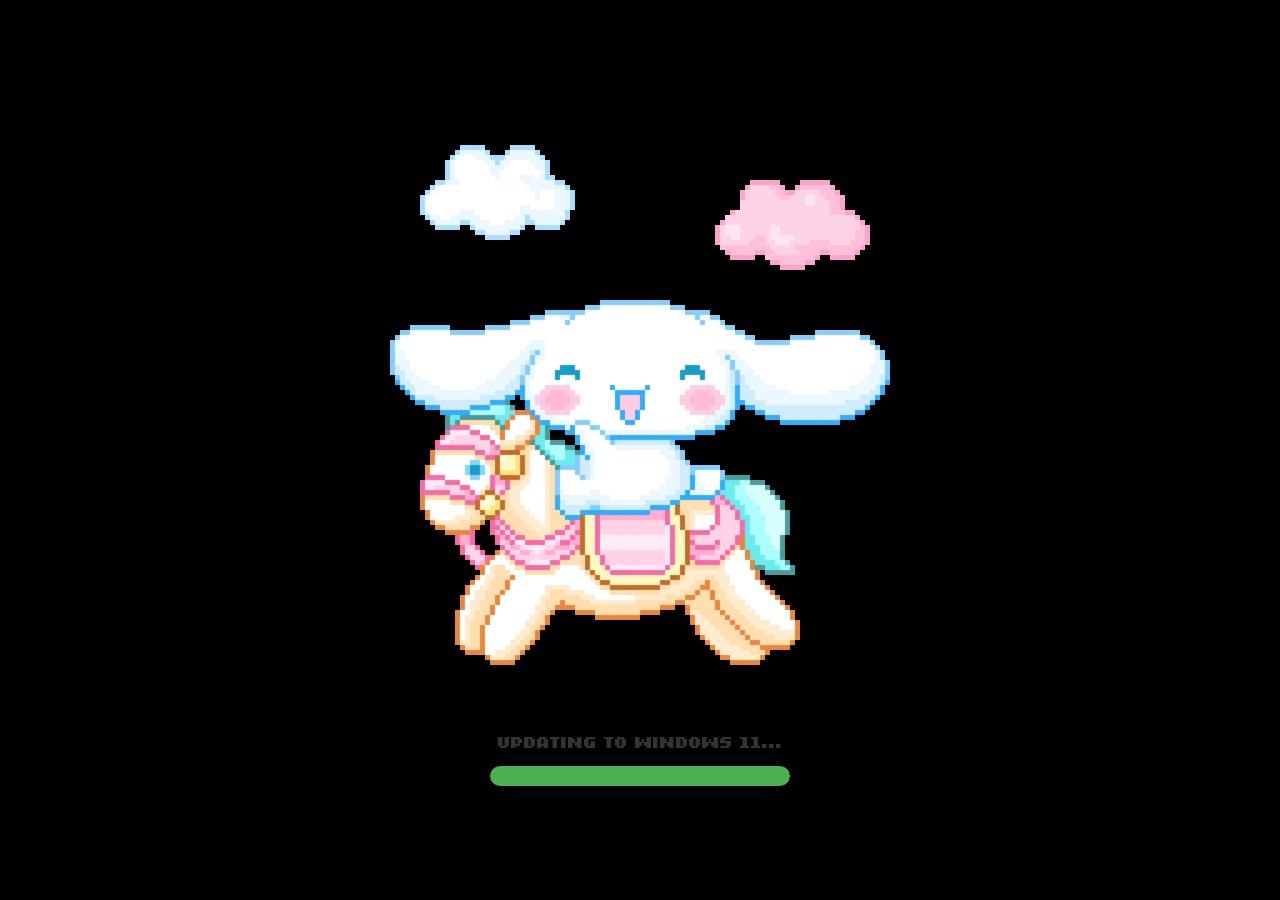
==== index.html @ d0bf71d4 "create: index.html" ====
<!doctype html>
<html lang="en">
  <head>
    <meta charset="UTF-8" />
    <meta http-equiv="X-UA-Compatible" content="IE=edge" />
    <meta name="viewport" content="width=device-width, initial-scale=1.0" />
    <title>Meet Me!</title>
    <link rel="stylesheet" href="stylesheet.css" />
  </head>
  <body>
    <div id="loading-screen">
      <!-- Replace "loading.gif" with the path to your GIF -->
      <img id="cinna-loading-gif" src="assets/cinnaLoad.gif" alt="Loading..." />
      <p id="loading-text">LOADING ...</p>
      <div id="progress-container">
        <div id="progress-bar"></div>
      </div>
    </div>

    <main class="container">
      <div id="dev-name">
        <img
          id="dev-name"
          src="assets/DevName.png"
          alt="Dev Name of Jewell Callahan"
        />
      </div>

      <div id="main-content">
        <img
          id="floating-cinna"
          src="assets/cinnamorollFloating.gif"
          alt="Pixelated cinnamoroll floating"
        />

        <p style="font-size: 20px">
          <span class="gradient-text">
            I’m a rising developer who is passionate about outreach, and would
            love to get involved in the community :) Feel free to reach out to
            me regarding a community outreach opportunity!</span
          >
        </p>
      </div>

      <div id="links-on-site">
        <a href="page.html"
          ><img
            src="assets/Workbooks-Graphic.png"
            alt="A graphic of the words workbooks"
        /></a>
        &emsp; &emsp;
        <a href="page.html"
          ><img
            src="assets/LearningResources-Graphic.png"
            alt="A graphic of the words learning resourcs"
        /></a>
      </div>

      <div id="contact-info">
        <ul>
          <li>
            <a href="resume.html"><img src="assets/Resume.png" /></a>
          </li>
          <li>
            <a href="mailto:jewellcallahan@gmail.com"
              ><img src="assets/MailIcon.png" alt="Email me"
            /></a>
          </li>
          <li>
            <a href="https://github.com/Jay-Madame"
              ><img src="assets/GHicon.png" alt="link to Github"
            /></a>
          </li>
          <li>
            <a href="https://www.linkedin.com/in/jewell-callahan-a12490294/"
              ><img src="assets/LinkedInicon.png" alt="LinkedIn"
            /></a>
          </li>
        </ul>
      </div>
    </main>

    <script>
      // Fetch the lines file, pick one at random, drop it into #loading-text
      fetch("loading_lines.txt")
        .then((response) => response.text())
        .then((text) => {
          const lines = text.split("\n").filter((line) => line.trim() !== "");
          const randomLine = lines[Math.floor(Math.random() * lines.length)];
          document.getElementById("loading-text").textContent = randomLine;
        })
        .catch((err) => {
          console.error("Could not load loading_lines.txt:", err);
          // The HTML default "LOADING ..." stays visible if fetch fails
        });

      // Hide loader and reveal main content after 2 seconds
      setTimeout(function () {
        document.getElementById("loading-screen").classList.add("hidden");
        document.getElementById("main-content").style.display = "block";
      }, 2000);
    </script>
  </body>
</html>
---- stylesheet.css ----
/*fonts*/

@font-face {
  font-family: "PixelFont";
  src: url("../fonts/RasterForgeRegular-JpBgm.ttf");
  font-weight: normal;
  font-style: normal;
}

@font-face {
  font-family: "Futura";
  src: url("../fonts/FuturaRegular.ttf") format("truetype");
}

@font-face {
  font-family: "AvantGardeBook";
  src: url("../fonts/ITCAvantGardeGothicCEBook.otf") format("opentype");
}

@font-face {
  font-family: "AvantGarde";
  src: url("../fonts/ITCAvantGardeGothicMedium.otf") format("opentype");
}

/* Loading shtuff */
#loading-screen {
  position: fixed;
  top: 0;
  left: 0;
  width: 100%;
  height: 100%;
  background-color: #000000;
  display: flex;
  flex-direction: column;
  justify-content: center;
  align-items: center;
  z-index: 9999;
  transition: opacity 0.5s ease;
}

#loading-screen.hidden {
  opacity: 0;
  pointer-events: none;
}

#loading-gif {
  width: 200px;
  height: auto;
  margin-bottom: 20px;
}

#loading-text {
  font-family: "PixelFont", sans-serif;
  font-size: 18px;
  margin-bottom: 15px;
  color: #333;
}

#progress-container {
  width: 300px;
  height: 20px;
  background-color: #e0e0e0;
  border-radius: 10px;
  overflow: hidden;
}

#progress-bar {
  width: 0%;
  height: 100%;
  background-color: #4caf50;
  animation: fill 1.5s linear forwards;
}

@keyframes fill {
  from {
    width: 0%;
  }
  to {
    width: 100%;
  }
}

/* Main content styling */

.container {
  max-width: 910px;
  margin: 0 auto;
  padding: 0 20px;
  position: relative;
  z-index: 1;
}

body {
  margin: 0;
  min-height: 100vh;
  font-family: "Futura", sans-serif;
  font-size: 14px;
  background: linear-gradient(180deg, #c5eaff, #d6caf5, #b6cef5);
  background-size: 800% 800%;
  -webkit-animation: GradientBGShift 40s ease infinite;
  -moz-animation: GradientBGShift 40s ease infinite;
  animation: GradientBGShift 40s ease infinite;
  position: relative;
  overflow-x: hidden;
}

/* Star layer 1 — twinkles every 4s */
body::before {
  content: "";
  position: fixed;
  top: 0;
  left: 0;
  width: 100%;
  height: 100%;
  pointer-events: none;
  z-index: 0;
  background-image:
    radial-gradient(4px 4px at 20% 30%, white, transparent),
    radial-gradient(6px 6px at 40% 70%, white, transparent),
    radial-gradient(1.5px 1.5px at 50% 20%, white, transparent),
    radial-gradient(2px 2px at 90% 60%, white, transparent),
    radial-gradient(1px 1px at 15% 80%, white, transparent),
    radial-gradient(1.5px 1.5px at 25% 55%, white, transparent),
    radial-gradient(1px 1px at 55% 85%, white, transparent),
    radial-gradient(2px 2px at 10% 15%, white, transparent);
  background-repeat: no-repeat;
  animation: twinkle 4s ease-in-out infinite;
}

/* Star layer 2 — twinkles every 6s, offset by 2s so they're out of sync */
body::after {
  content: "";
  position: fixed;
  top: 0;
  left: 0;
  width: 100%;
  height: 100%;
  pointer-events: none;
  z-index: 0;
  background-image:
    radial-gradient(3px 3px at 80% 10%, white 0%, white 30%, transparent 100%),
    radial-gradient(1.5px 1.5px at 65% 45%, white, transparent),
    radial-gradient(1px 1px at 35% 15%, white, transparent),
    radial-gradient(2px 2px at 75% 85%, white, transparent),
    radial-gradient(1px 1px at 5% 50%, white, transparent),
    radial-gradient(1.5px 1.5px at 95% 35%, white, transparent),
    radial-gradient(1px 1px at 45% 5%, white, transparent),
    radial-gradient(2px 2px at 85% 70%, white, transparent);
  background-repeat: no-repeat;
  animation: twinkle 6s ease-in-out infinite;
  animation-delay: 2s;
}

@keyframes twinkle {
  0%,
  100% {
    opacity: 0.3;
  }
  50% {
    opacity: 1;
  }
}

@-webkit-keyframes GradientBGShift {
  0% {
    background-position: 59% 0%;
  }
  50% {
    background-position: 42% 100%;
  }
  100% {
    background-position: 59% 0%;
  }
}
@-moz-keyframes GradientBGShift {
  0% {
    background-position: 59% 0%;
  }
  50% {
    background-position: 42% 100%;
  }
  100% {
    background-position: 59% 0%;
  }
}
@keyframes GradientBGShift {
  0% {
    background-position: 59% 0%;
  }
  50% {
    background-position: 42% 100%;
  }
  100% {
    background-position: 59% 0%;
  }
}

#main-content {
  position: relative;
  border: 2px solid #333;
  border-radius: 10px;
  padding: 10px;
  margin: 5px;
  margin-right: 120px;
  margin-left: 120px;
  font-size: 24px;
  border-color: #fff;
  background-color: rgba(255, 255, 255, 0.5);
}

#floating-cinna {
  position: absolute;
  top: -180px;
  right: 50px;
  width: 220px;
  height: auto;
  pointer-events: none;
}

.gradient-text {
  background: -webkit-linear-gradient(#5e9fcf, #5482b6);
  background: linear-gradient(#5e9fcf, #5482b6);
  -webkit-background-clip: text;
  background-clip: text;
  -webkit-text-fill-color: transparent;
  color: transparent;
}

#dev-name {
  img {
    margin-top: 80px;
    margin-left: 120px;
    width: auto;
    height: 70px;
  }
}

#links-on-site {
  a {
    img {
      width: auto;
      margin: 30px;
      height: 200px;
    }
  }
  text-align: center;
  text-decoration: none;
}

#contact-info {
  text-align: center;
}

#contact-info ul {
  list-style: none;
  padding: 10px;
  margin: 10px;
  display: flex;
  justify-content: center;
  gap: 10px;
}

#contact-info img {
  width: auto;
  height: 50px;
}
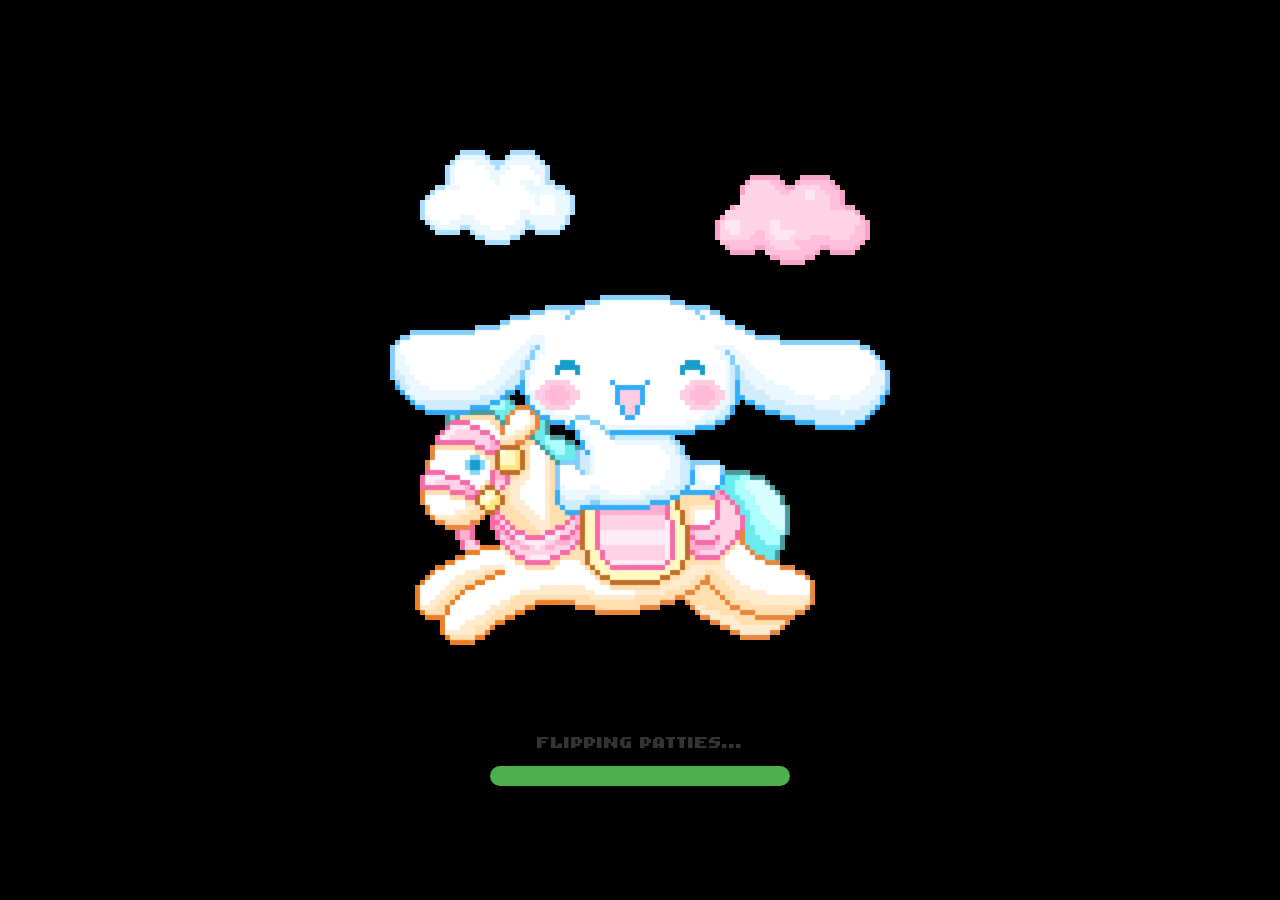
==== commit 25ae3b7e: "feat: stars implemented in background" ====
--- a/index.html
+++ b/index.html
@@ -6,8 +6,12 @@
     <meta name="viewport" content="width=device-width, initial-scale=1.0" />
     <title>Meet Me!</title>
     <link rel="stylesheet" href="stylesheet.css" />
+    <link rel="stylesheet" href="stars.css" />
   </head>
   <body>
+    <div id="stars"></div>
+    <div id="stars2"></div>
+    <div id="stars3"></div>
     <div id="loading-screen">
       <!-- Replace "loading.gif" with the path to your GIF -->
       <img id="cinna-loading-gif" src="assets/cinnaLoad.gif" alt="Loading..." />
--- a/stylesheet.css
+++ b/stylesheet.css
@@ -104,63 +104,6 @@
   overflow-x: hidden;
 }
 
-/* Star layer 1 — twinkles every 4s */
-body::before {
-  content: "";
-  position: fixed;
-  top: 0;
-  left: 0;
-  width: 100%;
-  height: 100%;
-  pointer-events: none;
-  z-index: 0;
-  background-image:
-    radial-gradient(4px 4px at 20% 30%, white, transparent),
-    radial-gradient(6px 6px at 40% 70%, white, transparent),
-    radial-gradient(1.5px 1.5px at 50% 20%, white, transparent),
-    radial-gradient(2px 2px at 90% 60%, white, transparent),
-    radial-gradient(1px 1px at 15% 80%, white, transparent),
-    radial-gradient(1.5px 1.5px at 25% 55%, white, transparent),
-    radial-gradient(1px 1px at 55% 85%, white, transparent),
-    radial-gradient(2px 2px at 10% 15%, white, transparent);
-  background-repeat: no-repeat;
-  animation: twinkle 4s ease-in-out infinite;
-}
-
-/* Star layer 2 — twinkles every 6s, offset by 2s so they're out of sync */
-body::after {
-  content: "";
-  position: fixed;
-  top: 0;
-  left: 0;
-  width: 100%;
-  height: 100%;
-  pointer-events: none;
-  z-index: 0;
-  background-image:
-    radial-gradient(3px 3px at 80% 10%, white 0%, white 30%, transparent 100%),
-    radial-gradient(1.5px 1.5px at 65% 45%, white, transparent),
-    radial-gradient(1px 1px at 35% 15%, white, transparent),
-    radial-gradient(2px 2px at 75% 85%, white, transparent),
-    radial-gradient(1px 1px at 5% 50%, white, transparent),
-    radial-gradient(1.5px 1.5px at 95% 35%, white, transparent),
-    radial-gradient(1px 1px at 45% 5%, white, transparent),
-    radial-gradient(2px 2px at 85% 70%, white, transparent);
-  background-repeat: no-repeat;
-  animation: twinkle 6s ease-in-out infinite;
-  animation-delay: 2s;
-}
-
-@keyframes twinkle {
-  0%,
-  100% {
-    opacity: 0.3;
-  }
-  50% {
-    opacity: 1;
-  }
-}
-
 @-webkit-keyframes GradientBGShift {
   0% {
     background-position: 59% 0%;
@@ -235,14 +178,19 @@
   }
 }
 
+#links-on-site a img {
+  width: auto;
+  margin: 30px;
+  height: 200px;
+  transition: transform 0.5s ease;
+}
+
+#links-on-site a:hover img {
+  transform: scale(1.05);
+  filter: drop-shadow(0 0 15px white);
+}
+
 #links-on-site {
-  a {
-    img {
-      width: auto;
-      margin: 30px;
-      height: 200px;
-    }
-  }
   text-align: center;
   text-decoration: none;
 }
@@ -263,4 +211,10 @@
 #contact-info img {
   width: auto;
   height: 50px;
-}
+  transition: transform 0.5s ease;
+}
+
+#contact-info a:hover img {
+  transform: scale(1.05);
+  filter: drop-shadow(0 0 5px white);
+}
--- a/stars.css
+++ b/stars.css
@@ -0,0 +1,1070 @@
+#stars,
+#stars2,
+#stars3 {
+  position: fixed;
+  top: 0;
+  left: 0;
+  width: 1px;
+  height: 1px;
+  background: transparent;
+  pointer-events: none;
+  z-index: 0;
+}
+
+#stars {
+  box-shadow:
+    1309px 228px #fff,
+    51px 1518px #fff,
+    563px 501px #fff,
+    457px 285px #fff,
+    1508px 209px #fff,
+    1385px 1516px #fff,
+    1827px 1116px #fff,
+    178px 1209px #fff,
+    864px 65px #fff,
+    61px 191px #fff,
+    447px 476px #fff,
+    1034px 1232px #fff,
+    54px 1149px #fff,
+    407px 1466px #fff,
+    1330px 1436px #fff,
+    1116px 859px #fff,
+    451px 919px #fff,
+    1206px 569px #fff,
+    1657px 1780px #fff,
+    13px 1554px #fff,
+    1650px 326px #fff,
+    1429px 865px #fff,
+    696px 569px #fff,
+    318px 440px #fff,
+    1960px 1563px #fff,
+    689px 209px #fff,
+    189px 778px #fff,
+    198px 735px #fff,
+    1735px 704px #fff,
+    1236px 541px #fff,
+    1652px 88px #fff,
+    1494px 940px #fff,
+    1098px 255px #fff,
+    1992px 1888px #fff,
+    775px 161px #fff,
+    1130px 600px #fff,
+    1698px 1287px #fff,
+    1266px 1813px #fff,
+    1764px 740px #fff,
+    1182px 393px #fff,
+    1442px 142px #fff,
+    93px 1354px #fff,
+    466px 1583px #fff,
+    592px 163px #fff,
+    1751px 476px #fff,
+    1774px 206px #fff,
+    778px 569px #fff,
+    928px 1301px #fff,
+    1708px 747px #fff,
+    333px 758px #fff,
+    727px 429px #fff,
+    1372px 546px #fff,
+    1437px 1918px #fff,
+    1399px 1327px #fff,
+    146px 1247px #fff,
+    1300px 350px #fff,
+    1093px 1493px #fff,
+    501px 334px #fff,
+    946px 777px #fff,
+    552px 1895px #fff,
+    1310px 1409px #fff,
+    1140px 449px #fff,
+    1402px 664px #fff,
+    1726px 1573px #fff,
+    1589px 114px #fff,
+    469px 1683px #fff,
+    65px 1648px #fff,
+    646px 821px #fff,
+    548px 135px #fff,
+    432px 1870px #fff,
+    1931px 1161px #fff,
+    1794px 1470px #fff,
+    644px 435px #fff,
+    1342px 1022px #fff,
+    810px 1811px #fff,
+    1872px 1316px #fff,
+    939px 292px #fff,
+    542px 285px #fff,
+    505px 1525px #fff,
+    1149px 1103px #fff,
+    538px 1529px #fff,
+    1197px 877px #fff,
+    1838px 1195px #fff,
+    817px 741px #fff,
+    449px 283px #fff,
+    1043px 1010px #fff,
+    186px 1547px #fff,
+    96px 1763px #fff,
+    224px 313px #fff,
+    1285px 327px #fff,
+    1622px 1393px #fff,
+    864px 1221px #fff,
+    130px 788px #fff,
+    781px 1220px #fff,
+    958px 1083px #fff,
+    514px 1988px #fff,
+    1133px 1762px #fff,
+    1930px 23px #fff,
+    1393px 1476px #fff,
+    234px 1396px #fff,
+    1812px 1099px #fff,
+    1537px 546px #fff,
+    1574px 1312px #fff,
+    696px 228px #fff,
+    601px 890px #fff,
+    323px 929px #fff,
+    6px 1953px #fff,
+    1478px 1793px #fff,
+    1473px 539px #fff,
+    1990px 1025px #fff,
+    1560px 365px #fff,
+    1039px 1869px #fff,
+    217px 1782px #fff,
+    1280px 611px #fff,
+    1723px 1308px #fff,
+    1039px 1247px #fff,
+    407px 313px #fff,
+    765px 1561px #fff,
+    330px 1104px #fff,
+    1952px 1594px #fff,
+    1889px 1086px #fff,
+    1881px 1px #fff,
+    1226px 663px #fff,
+    1000px 39px #fff,
+    229px 1902px #fff,
+    743px 1799px #fff,
+    1703px 1652px #fff,
+    629px 490px #fff,
+    118px 493px #fff,
+    1798px 1161px #fff,
+    1939px 161px #fff,
+    175px 1498px #fff,
+    995px 1671px #fff,
+    141px 1557px #fff,
+    1090px 1568px #fff,
+    257px 262px #fff,
+    1351px 973px #fff,
+    1939px 1125px #fff,
+    338px 542px #fff,
+    1080px 1786px #fff,
+    1242px 866px #fff,
+    1975px 433px #fff,
+    1902px 1104px #fff,
+    1546px 1494px #fff,
+    1412px 411px #fff,
+    1460px 638px #fff,
+    817px 1375px #fff,
+    1330px 764px #fff,
+    897px 1842px #fff,
+    1059px 924px #fff,
+    247px 507px #fff,
+    460px 131px #fff,
+    692px 43px #fff,
+    1204px 1134px #fff,
+    471px 1205px #fff,
+    451px 14px #fff,
+    145px 1449px #fff,
+    1292px 120px #fff,
+    468px 138px #fff,
+    1854px 64px #fff,
+    1760px 676px #fff,
+    145px 1052px #fff,
+    487px 570px #fff,
+    1370px 994px #fff,
+    438px 1104px #fff,
+    270px 1481px #fff,
+    1915px 1807px #fff,
+    1169px 1180px #fff,
+    968px 497px #fff,
+    1606px 968px #fff,
+    1653px 833px #fff,
+    389px 193px #fff,
+    198px 1349px #fff,
+    882px 725px #fff,
+    867px 841px #fff,
+    956px 1769px #fff,
+    1493px 110px #fff,
+    1379px 1338px #fff,
+    1323px 201px #fff,
+    124px 824px #fff,
+    1491px 694px #fff,
+    1639px 1764px #fff,
+    223px 509px #fff,
+    392px 389px #fff,
+    1098px 918px #fff,
+    287px 864px #fff,
+    375px 570px #fff,
+    947px 511px #fff,
+    1790px 1890px #fff,
+    154px 907px #fff,
+    1654px 1764px #fff,
+    1753px 1127px #fff,
+    200px 103px #fff,
+    1335px 1107px #fff,
+    1712px 30px #fff,
+    1984px 191px #fff,
+    1897px 1543px #fff,
+    1738px 484px #fff,
+    340px 832px #fff,
+    994px 985px #fff,
+    437px 1770px #fff,
+    821px 1848px #fff,
+    120px 337px #fff,
+    776px 4px #fff,
+    799px 543px #fff,
+    1897px 1605px #fff,
+    1607px 931px #fff,
+    584px 866px #fff,
+    1426px 1960px #fff,
+    1496px 1604px #fff,
+    1138px 1355px #fff,
+    1471px 996px #fff,
+    317px 388px #fff,
+    607px 445px #fff,
+    1983px 119px #fff,
+    1186px 1506px #fff,
+    1110px 124px #fff,
+    1531px 642px #fff,
+    117px 102px #fff,
+    1196px 976px #fff,
+    1029px 1882px #fff,
+    1746px 1087px #fff,
+    322px 116px #fff,
+    1967px 1040px #fff,
+    164px 1743px #fff,
+    380px 140px #fff,
+    1218px 139px #fff,
+    1382px 1765px #fff,
+    481px 826px #fff,
+    245px 1928px #fff,
+    1823px 1166px #fff,
+    504px 1185px #fff,
+    1217px 81px #fff,
+    1268px 167px #fff,
+    858px 1346px #fff,
+    1195px 1157px #fff,
+    1070px 647px #fff,
+    1914px 534px #fff,
+    418px 1371px #fff,
+    1466px 643px #fff,
+    488px 543px #fff,
+    810px 268px #fff,
+    1375px 1321px #fff,
+    614px 936px #fff,
+    647px 1902px #fff,
+    1539px 1916px #fff,
+    148px 19px #fff,
+    938px 1272px #fff,
+    1153px 204px #fff,
+    150px 1101px #fff,
+    436px 1036px #fff,
+    543px 271px #fff,
+    1911px 714px #fff,
+    1804px 140px #fff,
+    1800px 500px #fff,
+    756px 583px #fff,
+    323px 897px #fff,
+    1707px 1112px #fff,
+    1440px 619px #fff,
+    1252px 1652px #fff,
+    1339px 1083px #fff,
+    16px 1367px #fff,
+    1673px 1135px #fff,
+    613px 1908px #fff,
+    1358px 212px #fff,
+    1922px 1798px #fff,
+    275px 541px #fff,
+    236px 1822px #fff,
+    219px 1520px #fff,
+    1133px 318px #fff,
+    557px 577px #fff,
+    1238px 431px #fff,
+    1469px 702px #fff,
+    416px 1407px #fff,
+    1298px 1746px #fff,
+    540px 1035px #fff,
+    1000px 514px #fff,
+    1854px 1859px #fff,
+    1732px 104px #fff,
+    189px 1299px #fff,
+    867px 1698px #fff,
+    566px 90px #fff,
+    7px 683px #fff,
+    1579px 267px #fff,
+    1304px 536px #fff,
+    330px 1518px #fff,
+    904px 1129px #fff,
+    1445px 875px #fff,
+    1148px 19px #fff,
+    229px 154px #fff,
+    1935px 1808px #fff,
+    1415px 1851px #fff,
+    305px 1117px #fff,
+    73px 1709px #fff,
+    756px 1192px #fff,
+    1131px 303px #fff,
+    880px 261px #fff,
+    85px 631px #fff,
+    746px 1841px #fff,
+    1910px 1630px #fff,
+    1991px 1762px #fff,
+    81px 1840px #fff,
+    732px 430px #fff,
+    1396px 511px #fff,
+    1365px 210px #fff,
+    724px 1597px #fff,
+    1146px 1810px #fff,
+    1791px 832px #fff,
+    1994px 1271px #fff,
+    1534px 316px #fff,
+    1895px 1904px #fff,
+    484px 1770px #fff,
+    332px 1999px #fff,
+    1638px 1660px #fff,
+    362px 1805px #fff,
+    844px 50px #fff,
+    367px 1508px #fff,
+    1893px 680px #fff,
+    1602px 1906px #fff,
+    843px 1642px #fff,
+    1371px 1769px #fff,
+    1505px 1660px #fff,
+    508px 546px #fff,
+    326px 1612px #fff,
+    1436px 221px #fff,
+    783px 1786px #fff,
+    79px 1758px #fff,
+    963px 455px #fff,
+    408px 1672px #fff,
+    1880px 942px #fff,
+    716px 625px #fff,
+    1680px 1628px #fff,
+    1784px 466px #fff,
+    456px 48px #fff,
+    1351px 395px #fff,
+    816px 672px #fff,
+    570px 1770px #fff,
+    142px 1980px #fff,
+    1583px 571px #fff,
+    719px 1313px #fff,
+    1043px 818px #fff,
+    1391px 1727px #fff,
+    1098px 678px #fff,
+    1923px 56px #fff,
+    236px 1796px #fff,
+    1987px 534px #fff,
+    365px 1189px #fff,
+    1971px 543px #fff,
+    78px 222px #fff,
+    1221px 889px #fff,
+    707px 1492px #fff,
+    1610px 642px #fff,
+    893px 1241px #fff,
+    1047px 236px #fff,
+    788px 1842px #fff,
+    1180px 389px #fff,
+    521px 90px #fff,
+    1451px 893px #fff,
+    3px 1064px #fff,
+    1895px 1651px #fff,
+    1102px 1406px #fff,
+    1473px 1925px #fff,
+    1519px 1509px #fff,
+    1373px 403px #fff,
+    745px 883px #fff,
+    143px 1943px #fff,
+    1360px 1885px #fff,
+    676px 1276px #fff,
+    642px 1358px #fff,
+    1736px 255px #fff,
+    1474px 1843px #fff,
+    615px 1038px #fff,
+    633px 1365px #fff,
+    836px 668px #fff,
+    824px 1427px #fff,
+    605px 1135px #fff,
+    260px 392px #fff,
+    861px 1361px #fff,
+    1925px 776px #fff,
+    1387px 1532px #fff,
+    1848px 356px #fff,
+    1260px 1165px #fff,
+    616px 831px #fff,
+    1122px 1707px #fff,
+    0px 622px #fff,
+    587px 430px #fff,
+    880px 1609px #fff,
+    1187px 1242px #fff,
+    1340px 659px #fff,
+    952px 904px #fff,
+    905px 1383px #fff,
+    437px 1046px #fff,
+    969px 1625px #fff,
+    1845px 1965px #fff,
+    1630px 1507px #fff,
+    347px 1349px #fff,
+    173px 581px #fff,
+    1055px 1359px #fff,
+    1296px 1268px #fff,
+    686px 191px #fff,
+    1676px 1949px #fff,
+    1538px 481px #fff,
+    1377px 635px #fff,
+    460px 1651px #fff,
+    407px 301px #fff,
+    50px 94px #fff,
+    501px 973px #fff,
+    1251px 1740px #fff,
+    1573px 149px #fff,
+    932px 848px #fff,
+    1814px 1289px #fff,
+    1178px 398px #fff,
+    1471px 1426px #fff,
+    786px 1012px #fff,
+    818px 499px #fff,
+    302px 1343px #fff,
+    1408px 11px #fff,
+    1828px 1537px #fff,
+    1762px 1577px #fff,
+    1813px 218px #fff,
+    1594px 870px #fff,
+    448px 360px #fff,
+    1646px 1961px #fff,
+    1425px 1060px #fff,
+    951px 102px #fff,
+    1141px 510px #fff,
+    1878px 1737px #fff,
+    248px 934px #fff,
+    273px 1641px #fff,
+    951px 1367px #fff,
+    1087px 1144px #fff,
+    1219px 649px #fff,
+    1945px 1546px #fff,
+    1825px 906px #fff,
+    1254px 1669px #fff,
+    1473px 1826px #fff,
+    1033px 873px #fff,
+    1701px 1857px #fff,
+    1122px 913px #fff,
+    1837px 325px #fff,
+    1523px 1764px #fff,
+    972px 921px #fff,
+    530px 1539px #fff,
+    506px 1720px #fff,
+    1305px 567px #fff,
+    1568px 1592px #fff,
+    1067px 992px #fff,
+    1283px 489px #fff,
+    562px 900px #fff,
+    158px 1461px #fff,
+    585px 480px #fff,
+    556px 687px #fff,
+    654px 1828px #fff,
+    1106px 165px #fff,
+    283px 308px #fff,
+    473px 784px #fff,
+    1421px 312px #fff,
+    1446px 438px #fff,
+    131px 849px #fff,
+    834px 677px #fff,
+    1111px 954px #fff,
+    851px 127px #fff,
+    423px 1705px #fff,
+    860px 797px #fff,
+    1853px 1576px #fff,
+    1196px 1937px #fff,
+    1424px 40px #fff,
+    1754px 1803px #fff,
+    1567px 1179px #fff,
+    779px 976px #fff,
+    12px 1930px #fff,
+    720px 611px #fff,
+    1543px 798px #fff,
+    1747px 1826px #fff,
+    1952px 1711px #fff,
+    858px 1102px #fff,
+    1530px 1504px #fff,
+    1118px 1638px #fff,
+    1235px 1838px #fff,
+    451px 999px #fff,
+    449px 558px #fff,
+    892px 994px #fff,
+    59px 796px #fff,
+    688px 1369px #fff,
+    1390px 1634px #fff,
+    828px 1483px #fff,
+    338px 1721px #fff,
+    957px 1883px #fff,
+    261px 1274px #fff,
+    1093px 55px #fff,
+    1857px 806px #fff,
+    1212px 1155px #fff,
+    1357px 55px #fff,
+    171px 1316px #fff,
+    877px 277px #fff,
+    1775px 945px #fff,
+    372px 102px #fff,
+    532px 776px #fff,
+    670px 433px #fff,
+    931px 669px #fff,
+    691px 1558px #fff,
+    1801px 776px #fff,
+    569px 1540px #fff,
+    1948px 1703px #fff,
+    863px 516px #fff,
+    1709px 167px #fff,
+    963px 39px #fff,
+    1534px 1104px #fff,
+    106px 1949px #fff,
+    716px 459px #fff,
+    1331px 140px #fff,
+    1599px 1960px #fff,
+    1334px 82px #fff,
+    1544px 63px #fff,
+    1944px 506px #fff,
+    408px 1718px #fff,
+    41px 1272px #fff,
+    312px 488px #fff,
+    258px 969px #fff,
+    1371px 234px #fff,
+    1155px 1941px #fff,
+    446px 952px #fff,
+    1432px 524px #fff,
+    1570px 755px #fff,
+    343px 1240px #fff,
+    1243px 1973px #fff,
+    1531px 1471px #fff,
+    234px 1592px #fff,
+    1677px 335px #fff,
+    1975px 637px #fff,
+    221px 1185px #fff,
+    52px 1902px #fff,
+    638px 1179px #fff,
+    1387px 1859px #fff,
+    1962px 768px #fff,
+    812px 1928px #fff,
+    1464px 406px #fff,
+    155px 1212px #fff,
+    1414px 1701px #fff,
+    1284px 497px #fff,
+    208px 1427px #fff,
+    1582px 617px #fff,
+    1741px 1401px #fff,
+    1229px 1649px #fff,
+    247px 1630px #fff,
+    1159px 1602px #fff,
+    84px 711px #fff,
+    1091px 877px #fff,
+    1354px 758px #fff,
+    141px 1036px #fff,
+    1326px 698px #fff,
+    25px 1739px #fff,
+    860px 1684px #fff,
+    1003px 216px #fff,
+    887px 1967px #fff,
+    741px 1301px #fff,
+    1825px 1697px #fff,
+    941px 1448px #fff,
+    313px 891px #fff,
+    360px 1502px #fff,
+    1068px 1977px #fff,
+    1332px 553px #fff,
+    1261px 1655px #fff,
+    1883px 1102px #fff,
+    1586px 990px #fff,
+    952px 892px #fff,
+    1691px 1497px #fff,
+    1213px 549px #fff,
+    660px 1744px #fff,
+    502px 1701px #fff,
+    1914px 177px #fff,
+    571px 1805px #fff,
+    923px 499px #fff,
+    1536px 951px #fff,
+    1167px 1249px #fff,
+    1368px 776px #fff,
+    688px 58px #fff,
+    1012px 1742px #fff,
+    665px 372px #fff,
+    998px 434px #fff,
+    726px 1633px #fff,
+    529px 697px #fff,
+    572px 1802px #fff,
+    1220px 1436px #fff,
+    1802px 565px #fff,
+    1138px 20px #fff,
+    1058px 1941px #fff,
+    391px 175px #fff,
+    494px 1474px #fff,
+    832px 1000px #fff,
+    1137px 1552px #fff,
+    492px 1414px #fff,
+    975px 1322px #fff,
+    1457px 1005px #fff,
+    917px 1623px #fff,
+    35px 190px #fff,
+    602px 453px #fff,
+    828px 1416px #fff,
+    498px 627px #fff,
+    1359px 1191px #fff,
+    755px 969px #fff,
+    1133px 1087px #fff,
+    704px 871px #fff,
+    1527px 1127px #fff,
+    677px 720px #fff,
+    1439px 929px #fff,
+    554px 627px #fff,
+    514px 472px #fff,
+    247px 1477px #fff,
+    394px 646px #fff,
+    244px 1521px #fff,
+    1097px 1947px #fff,
+    1560px 1413px #fff,
+    379px 392px #fff,
+    443px 1512px #fff,
+    991px 566px #fff,
+    1483px 1207px #fff,
+    2000px 1556px #fff,
+    1074px 1222px #fff,
+    579px 205px #fff,
+    1705px 397px #fff,
+    606px 465px #fff,
+    739px 367px #fff,
+    619px 28px #fff,
+    1450px 1093px #fff,
+    259px 561px #fff,
+    93px 1995px #fff,
+    111px 1133px #fff,
+    598px 1428px #fff,
+    1933px 258px #fff,
+    1306px 1778px #fff,
+    1541px 1005px #fff,
+    210px 1787px #fff,
+    25px 1175px #fff,
+    582px 961px #fff,
+    980px 902px #fff,
+    697px 377px #fff,
+    1977px 105px #fff,
+    517px 1927px #fff,
+    1764px 978px #fff,
+    233px 1683px #fff,
+    133px 820px #fff,
+    1007px 151px #fff,
+    1181px 1289px #fff,
+    1405px 109px #fff,
+    310px 305px #fff,
+    1661px 1152px #fff,
+    1943px 622px #fff,
+    174px 508px #fff,
+    242px 1142px #fff,
+    1565px 852px #fff,
+    1241px 1220px #fff,
+    1619px 1266px #fff,
+    462px 1588px #fff,
+    1070px 779px #fff,
+    922px 1860px #fff,
+    906px 608px #fff,
+    1761px 1205px #fff,
+    878px 625px #fff,
+    1164px 1271px #fff,
+    123px 1248px #fff,
+    1966px 1515px #fff,
+    203px 1940px #fff,
+    1562px 425px #fff,
+    1281px 432px #fff,
+    541px 1352px #fff,
+    166px 321px #fff,
+    491px 355px #fff,
+    1130px 153px #fff,
+    320px 5px #fff,
+    836px 922px #fff,
+    1411px 1216px #fff,
+    962px 596px #fff,
+    66px 474px #fff,
+    590px 1447px #fff,
+    579px 1439px #fff,
+    1760px 929px #fff,
+    145px 1407px #fff,
+    478px 1892px #fff,
+    541px 1613px #fff,
+    1620px 1280px #fff,
+    1207px 1354px #fff,
+    1646px 1912px #fff,
+    405px 870px #fff,
+    235px 1115px #fff,
+    460px 1326px #fff,
+    305px 1860px #fff,
+    544px 1692px #fff,
+    291px 146px #fff,
+    122px 339px #fff,
+    1623px 629px #fff,
+    1218px 1533px #fff,
+    1688px 1165px #fff,
+    1886px 591px #fff,
+    899px 254px #fff,
+    959px 1410px #fff,
+    622px 1433px #fff,
+    824px 1930px #fff,
+    557px 1024px #fff,
+    1105px 1011px #fff;
+  animation: animStar 50s linear infinite;
+}
+
+#stars::after {
+  content: " ";
+  position: absolute;
+  top: 2000px;
+  width: 1px;
+  height: 1px;
+  background: transparent;
+  box-shadow: inherit;
+}
+
+#stars2 {
+  width: 2px;
+  height: 2px;
+  box-shadow:
+    896px 164px #fff,
+    1224px 81px #fff,
+    1821px 884px #fff,
+    1504px 660px #fff,
+    1236px 512px #fff,
+    52px 187px #fff,
+    468px 1969px #fff,
+    1380px 1712px #fff,
+    1762px 1178px #fff,
+    1202px 1947px #fff,
+    42px 1566px #fff,
+    1376px 1682px #fff,
+    551px 1180px #fff,
+    82px 1562px #fff,
+    1548px 358px #fff,
+    963px 1062px #fff,
+    1334px 905px #fff,
+    1876px 569px #fff,
+    371px 1198px #fff,
+    892px 1300px #fff,
+    1667px 1007px #fff,
+    1984px 186px #fff,
+    962px 712px #fff,
+    836px 682px #fff,
+    657px 1372px #fff,
+    214px 1756px #fff,
+    329px 675px #fff,
+    843px 1420px #fff,
+    1014px 590px #fff,
+    1356px 1935px #fff,
+    820px 1666px #fff,
+    1557px 1126px #fff,
+    75px 931px #fff,
+    180px 644px #fff,
+    516px 662px #fff,
+    237px 1986px #fff,
+    1582px 827px #fff,
+    1771px 1053px #fff,
+    1689px 2px #fff,
+    1346px 1780px #fff,
+    1111px 946px #fff,
+    846px 111px #fff,
+    384px 1061px #fff,
+    740px 1275px #fff,
+    1549px 1020px #fff,
+    1280px 905px #fff,
+    1556px 105px #fff,
+    416px 546px #fff,
+    1124px 268px #fff,
+    1899px 589px #fff,
+    897px 1803px #fff,
+    1430px 992px #fff,
+    248px 59px #fff,
+    1993px 1290px #fff,
+    1246px 1636px #fff,
+    490px 1453px #fff,
+    324px 636px #fff,
+    1128px 28px #fff,
+    1131px 835px #fff,
+    190px 460px #fff,
+    1723px 1869px #fff,
+    232px 945px #fff,
+    1939px 240px #fff,
+    1326px 1704px #fff,
+    315px 1020px #fff,
+    1910px 1467px #fff,
+    597px 1042px #fff,
+    1444px 559px #fff,
+    850px 1709px #fff,
+    988px 967px #fff,
+    499px 935px #fff,
+    1128px 296px #fff,
+    785px 390px #fff,
+    1887px 1227px #fff,
+    1040px 1528px #fff,
+    1800px 279px #fff,
+    1769px 142px #fff,
+    565px 1582px #fff,
+    1617px 1749px #fff,
+    849px 696px #fff,
+    1913px 1613px #fff,
+    1039px 547px #fff,
+    1680px 5px #fff,
+    579px 1486px #fff,
+    611px 1715px #fff,
+    1202px 1187px #fff,
+    1351px 1002px #fff,
+    1772px 304px #fff,
+    914px 1103px #fff,
+    991px 706px #fff,
+    680px 1130px #fff,
+    1562px 1112px #fff,
+    772px 932px #fff,
+    1910px 659px #fff,
+    1780px 386px #fff,
+    1428px 489px #fff,
+    1171px 784px #fff,
+    478px 1753px #fff,
+    1588px 841px #fff,
+    89px 651px #fff,
+    1525px 968px #fff,
+    1444px 1870px #fff,
+    1661px 780px #fff,
+    790px 1359px #fff,
+    1622px 1680px #fff,
+    1335px 311px #fff,
+    1014px 1975px #fff,
+    75px 258px #fff,
+    1028px 1977px #fff,
+    1208px 679px #fff,
+    1781px 205px #fff,
+    1790px 1730px #fff,
+    901px 204px #fff,
+    1077px 1864px #fff,
+    935px 31px #fff,
+    1479px 295px #fff,
+    839px 1783px #fff,
+    1340px 1986px #fff,
+    316px 153px #fff,
+    961px 1600px #fff,
+    1984px 542px #fff,
+    693px 1276px #fff,
+    1418px 814px #fff,
+    1330px 164px #fff,
+    1744px 672px #fff,
+    1745px 1381px #fff,
+    1759px 1092px #fff,
+    778px 1954px #fff,
+    648px 1283px #fff,
+    1471px 1817px #fff,
+    1555px 999px #fff,
+    1786px 1108px #fff,
+    73px 1264px #fff,
+    140px 480px #fff,
+    1292px 1401px #fff,
+    1886px 588px #fff,
+    465px 1529px #fff,
+    185px 888px #fff,
+    201px 1557px #fff,
+    1297px 1441px #fff,
+    1787px 205px #fff,
+    908px 340px #fff,
+    1421px 613px #fff,
+    1850px 59px #fff,
+    94px 664px #fff,
+    1630px 114px #fff,
+    600px 734px #fff,
+    767px 882px #fff,
+    298px 500px #fff,
+    1087px 843px #fff,
+    1159px 1396px #fff,
+    1623px 368px #fff,
+    348px 358px #fff,
+    161px 1248px #fff,
+    1783px 783px #fff,
+    1269px 1399px #fff,
+    493px 1019px #fff,
+    1869px 1194px #fff,
+    293px 475px #fff,
+    944px 1306px #fff,
+    520px 941px #fff,
+    522px 1365px #fff,
+    19px 1840px #fff,
+    1647px 952px #fff,
+    1845px 589px #fff,
+    1387px 1119px #fff,
+    323px 151px #fff,
+    904px 1935px #fff,
+    707px 1203px #fff,
+    612px 1308px #fff,
+    1970px 868px #fff,
+    1413px 512px #fff,
+    935px 1731px #fff,
+    618px 407px #fff,
+    787px 1747px #fff,
+    989px 218px #fff,
+    485px 781px #fff,
+    1171px 735px #fff,
+    1177px 605px #fff,
+    1432px 604px #fff,
+    44px 1699px #fff,
+    1348px 810px #fff,
+    562px 16px #fff,
+    1159px 1771px #fff,
+    1404px 1593px #fff,
+    1525px 1993px #fff,
+    100px 1864px #fff,
+    1241px 1526px #fff,
+    1017px 1705px #fff,
+    1851px 1849px #fff,
+    586px 1588px #fff,
+    1636px 471px #fff,
+    1243px 1642px #fff,
+    721px 448px #fff,
+    1303px 389px #fff,
+    1271px 513px #fff,
+    1388px 1547px #fff,
+    1476px 1571px #fff,
+    1350px 1394px #fff,
+    1716px 280px #fff;
+  animation: animStar 100s linear infinite;
+}
+
+#stars2::after {
+  content: " ";
+  position: absolute;
+  top: 2000px;
+  width: 2px;
+  height: 2px;
+  background: transparent;
+  box-shadow: inherit;
+}
+
+#stars3 {
+  width: 3px;
+  height: 3px;
+  box-shadow:
+    1286px 198px #fff,
+    1850px 1285px #fff,
+    1323px 80px #fff,
+    632px 1615px #fff,
+    902px 68px #fff,
+    1186px 747px #fff,
+    1499px 269px #fff,
+    184px 1862px #fff,
+    604px 669px #fff,
+    1530px 850px #fff,
+    359px 411px #fff,
+    270px 1610px #fff,
+    1104px 1794px #fff,
+    1989px 749px #fff,
+    1087px 1027px #fff,
+    1870px 558px #fff,
+    1700px 336px #fff,
+    526px 1871px #fff,
+    1688px 1933px #fff,
+    986px 1981px #fff,
+    1651px 604px #fff,
+    1528px 1782px #fff,
+    693px 1647px #fff,
+    235px 959px #fff,
+    1972px 154px #fff,
+    288px 1544px #fff,
+    1979px 462px #fff,
+    1761px 1385px #fff,
+    1483px 1381px #fff,
+    813px 1980px #fff,
+    1732px 1647px #fff,
+    1141px 749px #fff,
+    184px 1619px #fff,
+    808px 28px #fff,
+    541px 1098px #fff,
+    253px 931px #fff,
+    754px 1377px #fff,
+    1533px 1376px #fff,
+    536px 1197px #fff,
+    780px 1684px #fff,
+    1307px 1925px #fff,
+    760px 221px #fff,
+    1382px 478px #fff,
+    965px 51px #fff,
+    1268px 1810px #fff,
+    1931px 1149px #fff,
+    671px 1874px #fff,
+    1249px 453px #fff,
+    1326px 129px #fff,
+    1301px 1687px #fff,
+    950px 1862px #fff,
+    1435px 618px #fff,
+    1329px 836px #fff,
+    238px 286px #fff,
+    92px 1937px #fff,
+    76px 623px #fff,
+    1008px 237px #fff,
+    199px 480px #fff,
+    1817px 1100px #fff,
+    277px 795px #fff,
+    929px 759px #fff,
+    1373px 1944px #fff,
+    1521px 1426px #fff,
+    1937px 1106px #fff,
+    858px 1202px #fff,
+    1520px 1488px #fff,
+    316px 1813px #fff,
+    849px 1341px #fff,
+    202px 1707px #fff,
+    1002px 1260px #fff,
+    835px 1923px #fff,
+    1948px 572px #fff,
+    67px 1413px #fff,
+    758px 444px #fff,
+    908px 910px #fff,
+    1946px 483px #fff,
+    1751px 742px #fff,
+    203px 1404px #fff,
+    752px 1115px #fff,
+    1846px 1320px #fff,
+    734px 124px #fff,
+    815px 565px #fff,
+    388px 1982px #fff,
+    250px 1943px #fff,
+    1736px 1687px #fff,
+    931px 187px #fff,
+    1357px 434px #fff,
+    1314px 1309px #fff,
+    1222px 1988px #fff,
+    43px 103px #fff,
+    1611px 683px #fff,
+    498px 257px #fff,
+    1611px 1156px #fff,
+    420px 140px #fff,
+    1699px 1567px #fff,
+    1135px 424px #fff,
+    1200px 442px #fff,
+    1665px 1781px #fff,
+    477px 672px #fff,
+    1585px 302px #fff;
+  animation: animStar 150s linear infinite;
+}
+
+#stars3::after {
+  content: " ";
+  position: absolute;
+  top: 2000px;
+  width: 3px;
+  height: 3px;
+  background: transparent;
+  box-shadow: inherit;
+}
+
+@keyframes animStar {
+  from {
+    transform: translateY(0px);
+  }
+  to {
+    transform: translateY(-2000px);
+  }
+}
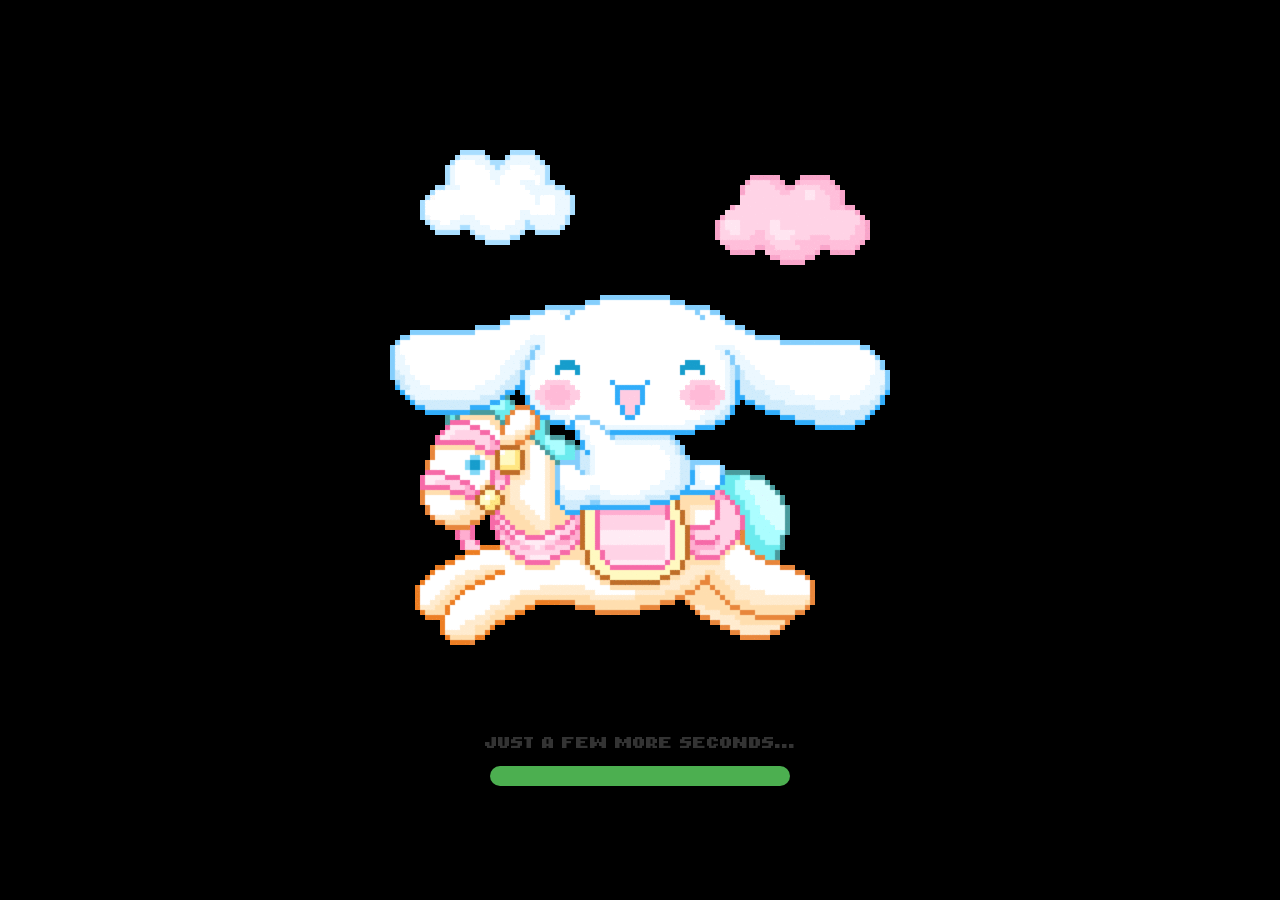
==== commit 7f6732ec: "add: workshops.html with layout (incomplete)" ====
--- a/index.html
+++ b/index.html
@@ -47,7 +47,7 @@
       </div>
 
       <div id="links-on-site">
-        <a href="page.html"
+        <a href="workshops.html"
           ><img
             src="assets/Workbooks-Graphic.png"
             alt="A graphic of the words workbooks"
--- a/stylesheet.css
+++ b/stylesheet.css
@@ -160,6 +160,20 @@
   pointer-events: none;
 }
 
+.grid-container {
+  display: grid;
+  grid-template-columns: auto auto auto;
+  padding: 10px;
+}
+.grid-container div {
+  margin: 10px;
+  background-color: #f1f1f1;
+  border: 1px solid black;
+  border-radius: 10px;
+  padding: 10px;
+  font-size: 30px;
+  text-align: center;
+}
 .gradient-text {
   background: -webkit-linear-gradient(#5e9fcf, #5482b6);
   background: linear-gradient(#5e9fcf, #5482b6);
@@ -175,7 +189,13 @@
     margin-left: 120px;
     width: auto;
     height: 70px;
-  }
+    transition: transform 0.5s ease;
+  }
+}
+
+#dev-name a:hover img {
+  transform: scale(1.05);
+  filter: drop-shadow(0 0 5px white);
 }
 
 #links-on-site a img {
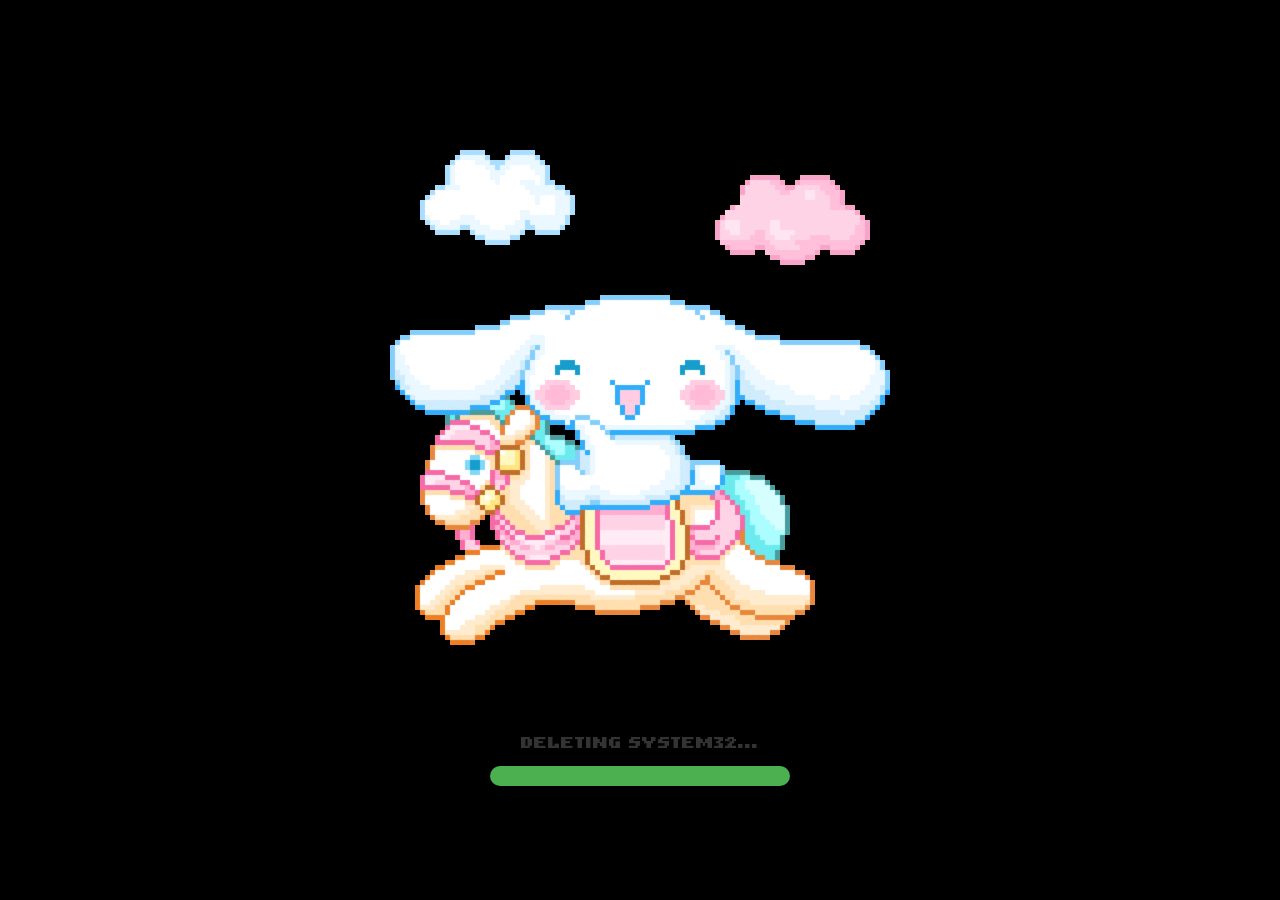
==== commit 856cebd6: "refactor: workshop to separate between older and younger kids" ====
--- a/index.html
+++ b/index.html
@@ -47,7 +47,7 @@
       </div>
 
       <div id="links-on-site">
-        <a href="workshops.html"
+        <a href="youngerkidworkshop.html"
           ><img
             src="assets/Workbooks-Graphic.png"
             alt="A graphic of the words workbooks"
